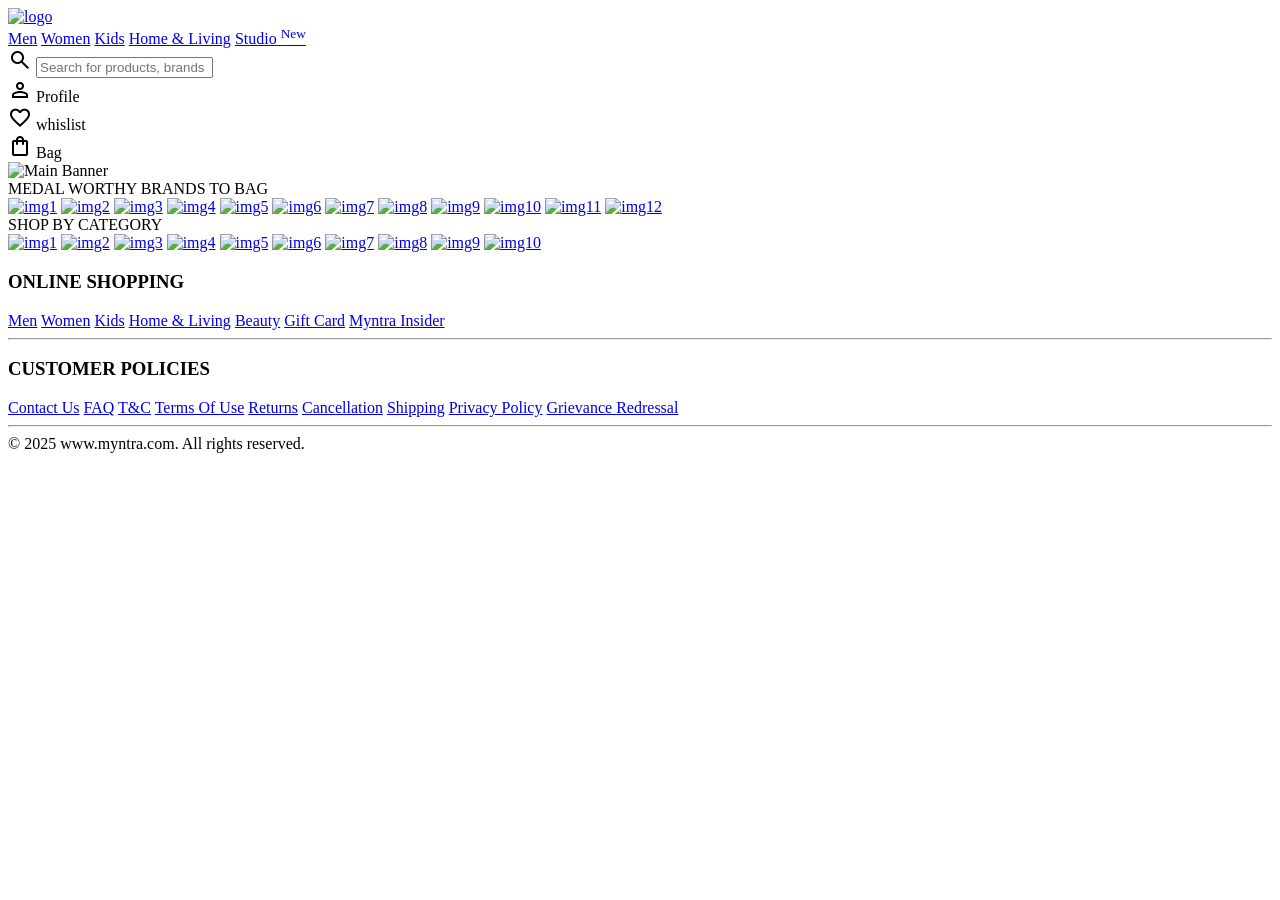
==== index.html @ 314ecbc0 "Rename CODE/myntra.html to index.html" ====
<!DOCTYPE html>
<html lang="en">
<head>
    <meta charset="UTF-8">
    <meta name="viewport" content="width=device-width, initial-scale=1.0">
    <title>MYNTRA CLONE</title>
    <link rel="stylesheet" href="myntra.css">
    <link rel="stylesheet" href="https://fonts.googleapis.com/css2?family=Material+Symbols+Outlined:opsz,wght,FILL,GRAD@20..48,100..700,0..1,-50..200" />
</head>
<body>
    <header>
        <div class="logo_container">
            <a href="#"><img src="/PROJECT MYNTRA CLONE/LOGO/myntra_logo.webp" class="myntra_home" alt="logo"></a>
        </div>
        <nav class="nav_bar">
            <a href="#">Men</a>
            <a href="#">Women</a>
            <a href="#">Kids</a>
            <a href="#">Home & Living</a>
            <a href="#">Studio <sup>New</sup></a>
        </nav>
        <div class="search_bar">
            <span class="material-symbols-outlined search_icon">search</span>
            <input class="search_input" placeholder="Search for products, brands and more" >
        </div>
        <div class="action_bar">
            <div class="action_container">
                <span class="material-symbols-outlined action_icon">person</span>
                <span class="action_name">Profile</span>
            </div>
            <div class="action_container">
                <span class="material-symbols-outlined action_icon">favorite</span>
                <span class="action_name">whislist</span>
            </div>
            <div class="action_container">
                <span class="material-symbols-outlined action_icon">shopping_bag</span>
                <span class="action_name">Bag</span>
            </div>
        </div>
    </header>
    <main>
        <div class="banner_container">
            <img src="/PROJECT MYNTRA CLONE/BANNER/banner.jpg" alt="Main Banner" class="banner_image">
        </div>
        <div class="category_heading">MEDAL WORTHY BRANDS TO BAG</div>
        <div class="category_items">
            <a href="#"><img src="/PROJECT MYNTRA CLONE/OFFERS/1.png" alt="img1" class="sale_item"></a>
            <a href="#"><img src="/PROJECT MYNTRA CLONE/OFFERS/2.png" alt="img2" class="sale_item"></a>
            <a href="#"><img src="/PROJECT MYNTRA CLONE/OFFERS/3.png" alt="img3" class="sale_item"></a>
            <a href="#"><img src="/PROJECT MYNTRA CLONE/OFFERS/4.png" alt="img4" class="sale_item"></a>
            <a href="#"><img src="/PROJECT MYNTRA CLONE/OFFERS/5.png" alt="img5" class="sale_item"></a>
            <a href="#"><img src="/PROJECT MYNTRA CLONE/OFFERS/6.png" alt="img6" class="sale_item"></a>
            <a href="#"><img src="/PROJECT MYNTRA CLONE/OFFERS/7.png" alt="img7" class="sale_item"></a>
            <a href="#"><img src="/PROJECT MYNTRA CLONE/OFFERS/8.png" alt="img8" class="sale_item"></a>
            <a href="#"><img src="/PROJECT MYNTRA CLONE/OFFERS/9.png" alt="img9" class="sale_item"></a>
            <a href="#"><img src="/PROJECT MYNTRA CLONE/OFFERS/10.png" alt="img10" class="sale_item"></a>
            <a href="#"><img src="/PROJECT MYNTRA CLONE/OFFERS/11.png" alt="img11" class="sale_item"></a>
            <a href="#"><img src="/PROJECT MYNTRA CLONE/OFFERS/12.png" alt="img12" class="sale_item"></a>       
        </div>
        <div class="category_heading">SHOP BY CATEGORY</div>
        <div class="category_items">
            <a href="#"><img src="/PROJECT MYNTRA CLONE/CATEGORIES/1.jpg" alt="img1" class="sale_item"></a>
            <a href="#"><img src="/PROJECT MYNTRA CLONE/CATEGORIES/2.jpg" alt="img2" class="sale_item"></a>
            <a href="#"><img src="/PROJECT MYNTRA CLONE/CATEGORIES/3.jpg" alt="img3" class="sale_item"></a>
            <a href="#"><img src="/PROJECT MYNTRA CLONE/CATEGORIES/4.jpg" alt="img4" class="sale_item"></a>
            <a href="#"><img src="/PROJECT MYNTRA CLONE/CATEGORIES/5.jpg" alt="img5" class="sale_item"></a>
            <a href="#"><img src="/PROJECT MYNTRA CLONE/CATEGORIES/6.jpg" alt="img6" class="sale_item"></a>
            <a href="#"><img src="/PROJECT MYNTRA CLONE/CATEGORIES/7.jpg" alt="img7" class="sale_item"></a>
            <a href="#"><img src="/PROJECT MYNTRA CLONE/CATEGORIES/8.jpg" alt="img8" class="sale_item"></a>
            <a href="#"><img src="/PROJECT MYNTRA CLONE/CATEGORIES/9.jpg" alt="img9" class="sale_item"></a>
            <a href="#"><img src="/PROJECT MYNTRA CLONE/CATEGORIES/10.jpg" alt="img10" class="sale_item"></a>

            </div>
    </main>
    <footer>
        <div class="footer_container">
            <div class="footer_column">
                <h3>ONLINE SHOPPING</h3>
                 <a href="#">Men</a>
                <a href="#">Women</a>
                <a href="#">Kids</a>
                <a href="#">Home & Living</a>
                <a href="#">Beauty</a>
                <a href="#">Gift Card</a>
                <a href="#">Myntra Insider</a>
            </div>
            <hr>
            <div class="footer_column">
                <h3>CUSTOMER POLICIES</h3>
                 <a href="#">Contact Us</a>
                <a href="#">FAQ</a>
                <a href="#">T&C</a>
                <a href="#">Terms Of Use</a>
                <a href="#">Returns</a>
                <a href="#">Cancellation</a>
                <a href="#">Shipping</a>
                <a href="#">Privacy Policy</a>
                <a href="#">Grievance Redressal</a>
            </div>
            
        </div>
        <hr>
        <div class="copyright">
            © 2025 www.myntra.com. All rights reserved.
        </div>
    </footer>
</body>
</html>
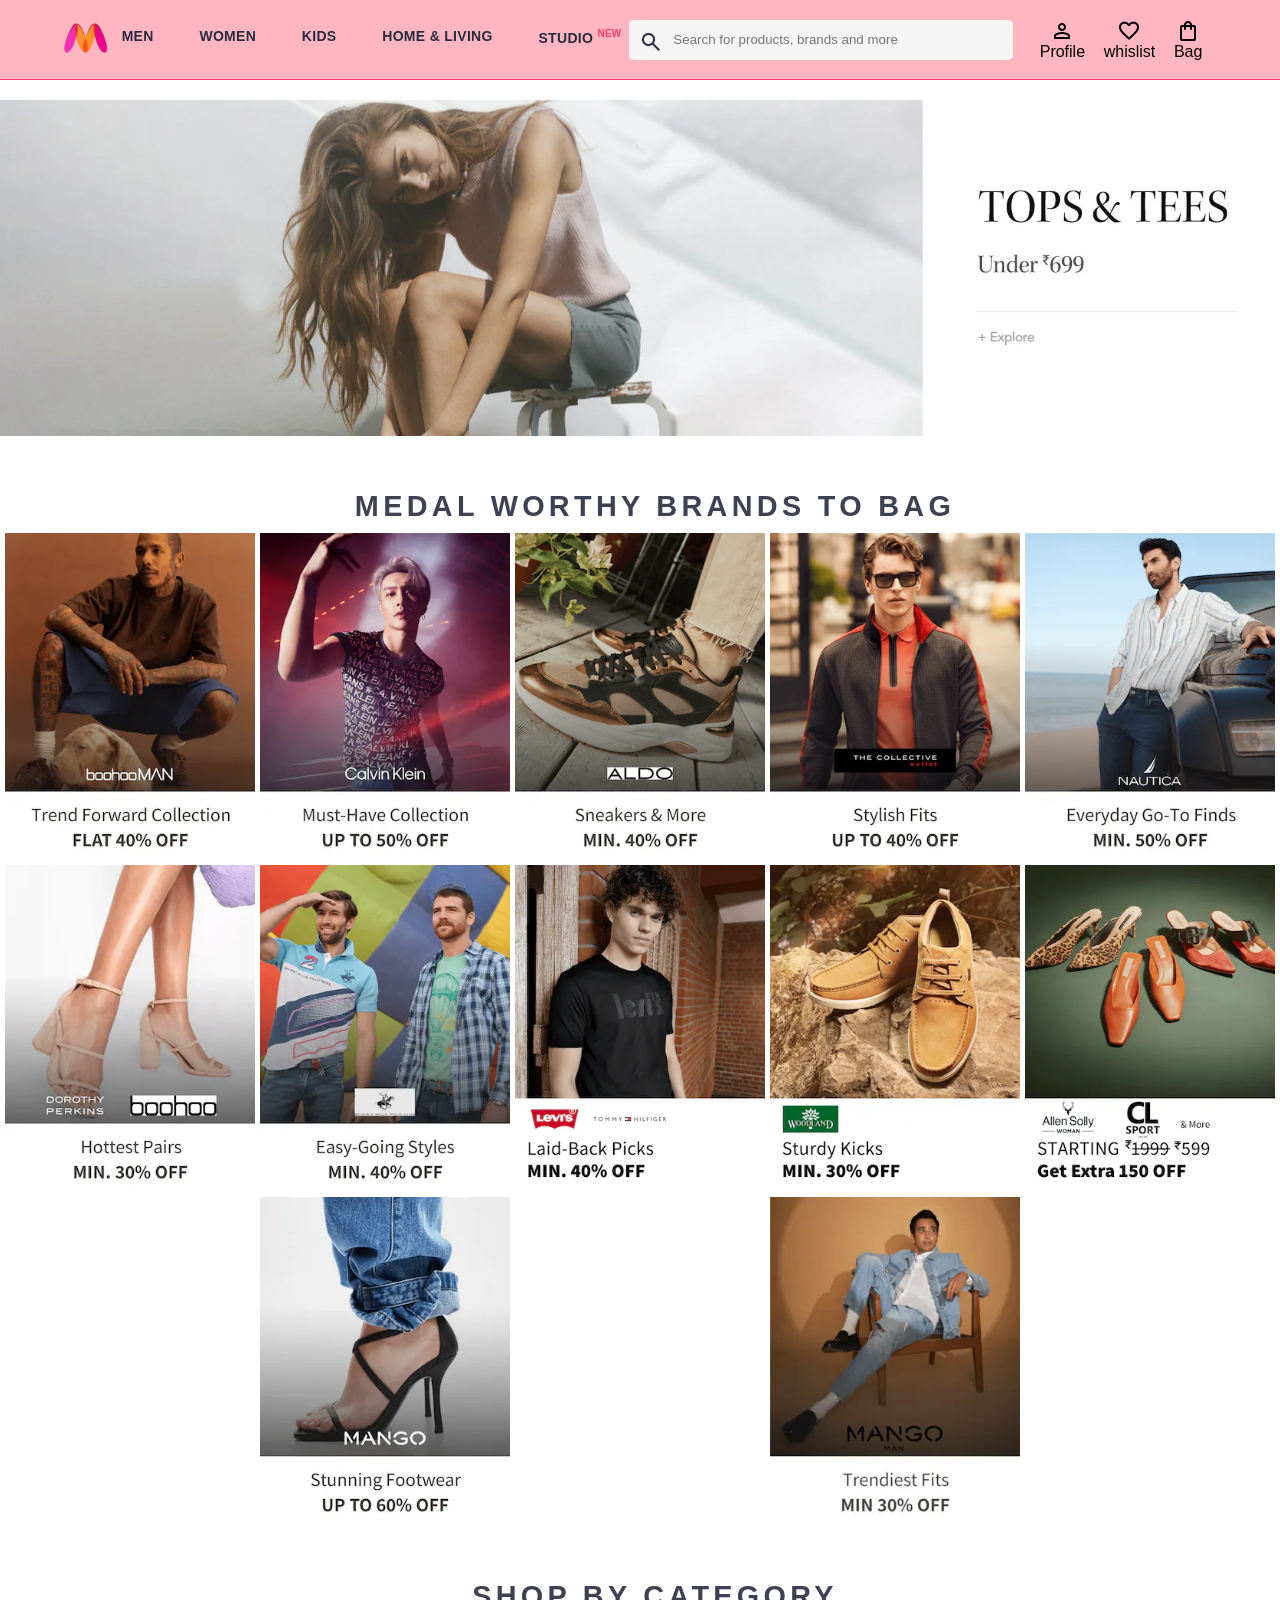
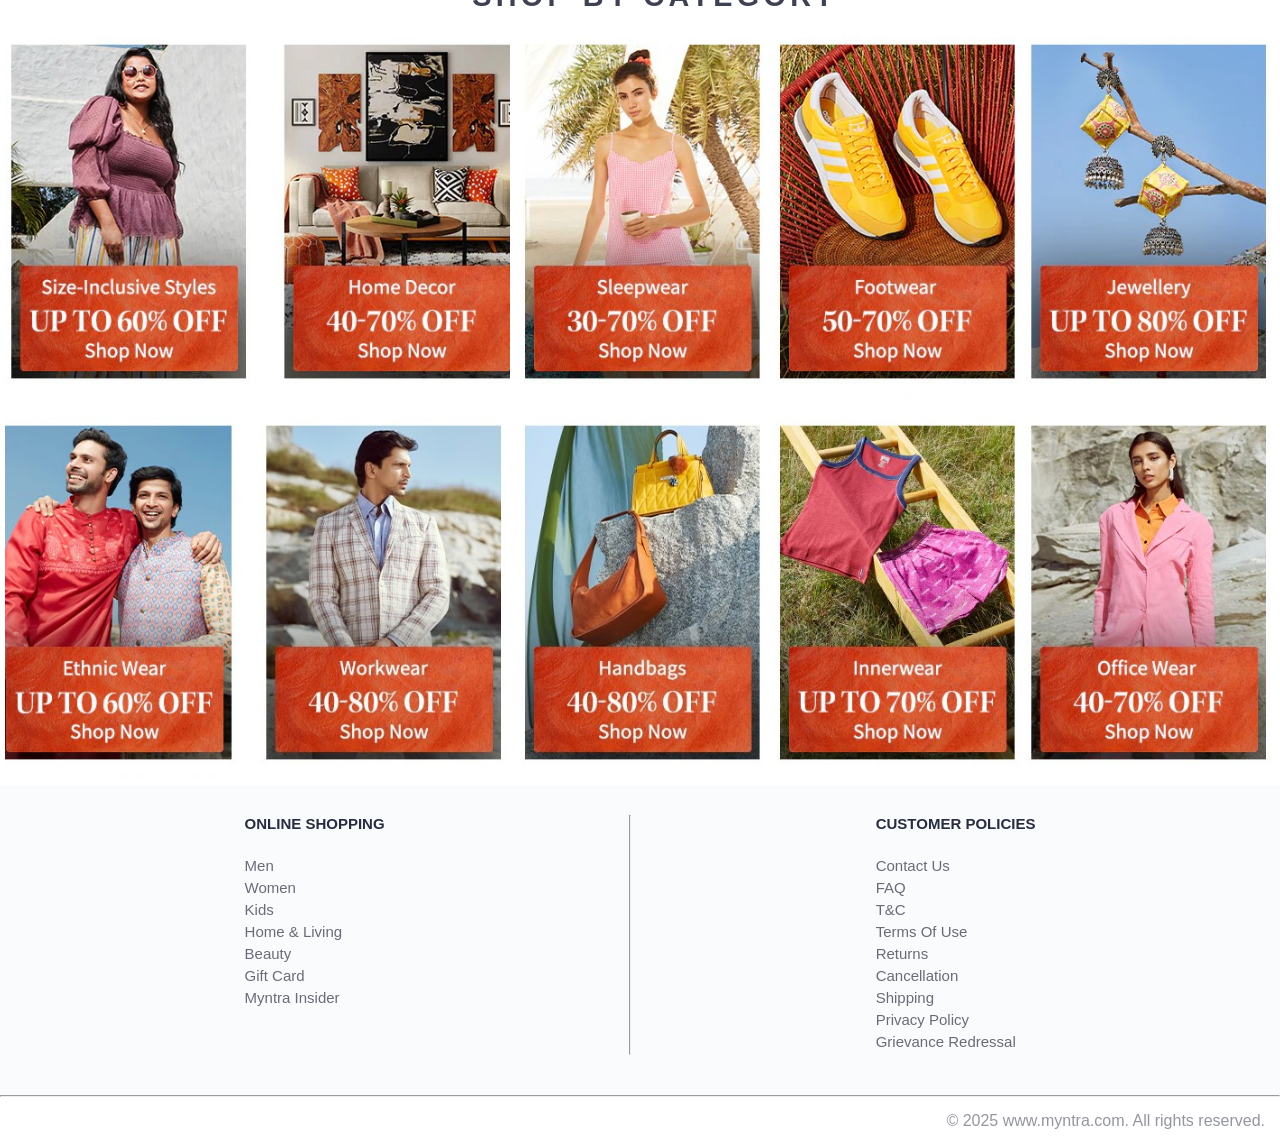
==== commit 8aa3a12a: "Update index.html" ====
--- a/index.html
+++ b/index.html
@@ -10,7 +10,7 @@
 <body>
     <header>
         <div class="logo_container">
-            <a href="#"><img src="/PROJECT MYNTRA CLONE/LOGO/myntra_logo.webp" class="myntra_home" alt="logo"></a>
+            <a href="#"><img src="/LOGO/myntra_logo.webp" class="myntra_home" alt="logo"></a>
         </div>
         <nav class="nav_bar">
             <a href="#">Men</a>
@@ -40,35 +40,35 @@
     </header>
     <main>
         <div class="banner_container">
-            <img src="/PROJECT MYNTRA CLONE/BANNER/banner.jpg" alt="Main Banner" class="banner_image">
+            <img src="/BANNER/banner.jpg" alt="Main Banner" class="banner_image">
         </div>
         <div class="category_heading">MEDAL WORTHY BRANDS TO BAG</div>
         <div class="category_items">
-            <a href="#"><img src="/PROJECT MYNTRA CLONE/OFFERS/1.png" alt="img1" class="sale_item"></a>
-            <a href="#"><img src="/PROJECT MYNTRA CLONE/OFFERS/2.png" alt="img2" class="sale_item"></a>
-            <a href="#"><img src="/PROJECT MYNTRA CLONE/OFFERS/3.png" alt="img3" class="sale_item"></a>
-            <a href="#"><img src="/PROJECT MYNTRA CLONE/OFFERS/4.png" alt="img4" class="sale_item"></a>
-            <a href="#"><img src="/PROJECT MYNTRA CLONE/OFFERS/5.png" alt="img5" class="sale_item"></a>
-            <a href="#"><img src="/PROJECT MYNTRA CLONE/OFFERS/6.png" alt="img6" class="sale_item"></a>
-            <a href="#"><img src="/PROJECT MYNTRA CLONE/OFFERS/7.png" alt="img7" class="sale_item"></a>
-            <a href="#"><img src="/PROJECT MYNTRA CLONE/OFFERS/8.png" alt="img8" class="sale_item"></a>
-            <a href="#"><img src="/PROJECT MYNTRA CLONE/OFFERS/9.png" alt="img9" class="sale_item"></a>
-            <a href="#"><img src="/PROJECT MYNTRA CLONE/OFFERS/10.png" alt="img10" class="sale_item"></a>
-            <a href="#"><img src="/PROJECT MYNTRA CLONE/OFFERS/11.png" alt="img11" class="sale_item"></a>
-            <a href="#"><img src="/PROJECT MYNTRA CLONE/OFFERS/12.png" alt="img12" class="sale_item"></a>       
+            <a href="#"><img src="/OFFERS/1.png" alt="img1" class="sale_item"></a>
+            <a href="#"><img src="/OFFERS/2.png" alt="img2" class="sale_item"></a>
+            <a href="#"><img src="/OFFERS/3.png" alt="img3" class="sale_item"></a>
+            <a href="#"><img src="/OFFERS/4.png" alt="img4" class="sale_item"></a>
+            <a href="#"><img src="/OFFERS/5.png" alt="img5" class="sale_item"></a>
+            <a href="#"><img src="/OFFERS/6.png" alt="img6" class="sale_item"></a>
+            <a href="#"><img src="/OFFERS/7.png" alt="img7" class="sale_item"></a>
+            <a href="#"><img src="/OFFERS/8.png" alt="img8" class="sale_item"></a>
+            <a href="#"><img src="/OFFERS/9.png" alt="img9" class="sale_item"></a>
+            <a href="#"><img src="/OFFERS/10.png" alt="img10" class="sale_item"></a>
+            <a href="#"><img src="/OFFERS/11.png" alt="img11" class="sale_item"></a>
+            <a href="#"><img src="/OFFERS/12.png" alt="img12" class="sale_item"></a>       
         </div>
         <div class="category_heading">SHOP BY CATEGORY</div>
         <div class="category_items">
-            <a href="#"><img src="/PROJECT MYNTRA CLONE/CATEGORIES/1.jpg" alt="img1" class="sale_item"></a>
-            <a href="#"><img src="/PROJECT MYNTRA CLONE/CATEGORIES/2.jpg" alt="img2" class="sale_item"></a>
-            <a href="#"><img src="/PROJECT MYNTRA CLONE/CATEGORIES/3.jpg" alt="img3" class="sale_item"></a>
-            <a href="#"><img src="/PROJECT MYNTRA CLONE/CATEGORIES/4.jpg" alt="img4" class="sale_item"></a>
-            <a href="#"><img src="/PROJECT MYNTRA CLONE/CATEGORIES/5.jpg" alt="img5" class="sale_item"></a>
-            <a href="#"><img src="/PROJECT MYNTRA CLONE/CATEGORIES/6.jpg" alt="img6" class="sale_item"></a>
-            <a href="#"><img src="/PROJECT MYNTRA CLONE/CATEGORIES/7.jpg" alt="img7" class="sale_item"></a>
-            <a href="#"><img src="/PROJECT MYNTRA CLONE/CATEGORIES/8.jpg" alt="img8" class="sale_item"></a>
-            <a href="#"><img src="/PROJECT MYNTRA CLONE/CATEGORIES/9.jpg" alt="img9" class="sale_item"></a>
-            <a href="#"><img src="/PROJECT MYNTRA CLONE/CATEGORIES/10.jpg" alt="img10" class="sale_item"></a>
+            <a href="#"><img src="/CATEGORIES/1.jpg" alt="img1" class="sale_item"></a>
+            <a href="#"><img src="/CATEGORIES/2.jpg" alt="img2" class="sale_item"></a>
+            <a href="#"><img src="/CATEGORIES/3.jpg" alt="img3" class="sale_item"></a>
+            <a href="#"><img src="/CATEGORIES/4.jpg" alt="img4" class="sale_item"></a>
+            <a href="#"><img src="/CATEGORIES/5.jpg" alt="img5" class="sale_item"></a>
+            <a href="#"><img src="/CATEGORIES/6.jpg" alt="img6" class="sale_item"></a>
+            <a href="#"><img src="/CATEGORIES/7.jpg" alt="img7" class="sale_item"></a>
+            <a href="#"><img src="/CATEGORIES/8.jpg" alt="img8" class="sale_item"></a>
+            <a href="#"><img src="/CATEGORIES/9.jpg" alt="img9" class="sale_item"></a>
+            <a href="#"><img src="/CATEGORIES/10.jpg" alt="img10" class="sale_item"></a>
 
             </div>
     </main>
--- a/myntra.css
+++ b/myntra.css
@@ -0,0 +1,141 @@
+*{
+    padding: 0%;
+    margin: 0%;
+    font-family: Assistant,-apple-system,BlinkMacSystemFont,Segoe UI,Roboto,Helvetica,Arial,sans-serif;
+    box-sizing: border-box;
+}
+/* header section */
+header{
+    display: flex;
+    background-color:lightpink;
+    height: 80px;
+    justify-content: space-evenly;
+    align-items: center;
+    border-bottom:1px solid #ff3f6c;
+}
+.myntra_home{
+    height: 40px;
+    width: 55px;
+}
+.logo_container{
+    margin-left: 4%;
+}
+.action_bar{
+    margin-right: 4%;
+    display: flex;
+    min-width: 200px;
+    justify-content: space-evenly;
+}
+.action_container{
+    display: flex;
+    flex-direction: column;
+    align-items: center;
+
+
+}
+.nav_bar{
+    display: flex;
+    min-width: 500px;
+    justify-content: space-between;
+}
+.nav_bar a{
+    font-size: 14px;
+    letter-spacing: .3px;
+    color: #282c3f;
+    font-weight: 700;
+    text-transform: uppercase;
+    text-decoration: none;
+    padding: 27px 0;
+    border-bottom: 5px solid lightpink;
+
+}
+.nav_bar a sup{
+    color: #ff3f6c;
+    font-size: 10px;
+}
+.nav_bar a:hover{
+    border-bottom: 4px solid #ff3f6c;
+}
+.search_bar{
+    height: 40px;
+    min-width: 200px;
+    width: 30%;
+    display: flex;
+    align-items: center;
+
+}
+.search_input{
+    background-color: #f5f5f6;
+    color:#696e79;
+    flex-grow: 1;
+    height: 40px;
+    border: 0;
+    border-radius: 0 5px 5px 0;
+}
+.search_icon{
+    background-color: #f5f5f6;
+    height: 20px;
+    padding: 10px;
+    box-sizing: content-box;
+    font-weight: 300;
+    border-radius: 5px 0 0 5px;
+    color: #282c3f;
+}
+
+/* main section */
+.banner_container{
+    margin: 20px 0;
+}
+.banner_image{
+    width: 100%;
+}
+.category_heading{
+    text-transform: uppercase;
+    color: #3e4152;
+    letter-spacing: .15em;
+    font-size: 1.8em;
+    margin: 50px 0 10px 30px;
+    max-height: 5em;
+    font-weight: 700;
+    text-align: center;
+}
+.category_items{
+    display: flex;
+    flex-wrap: wrap;
+    justify-content: space-evenly;
+}
+.sale_item{
+    width: 250px;
+}
+/* footer section  */
+
+.footer_container{
+    padding: 30px 0px 40px 0px;
+    background: #fafbfc;
+    display: flex;
+    justify-content: space-evenly;
+}
+.footer_column{
+    display: flex;
+    flex-direction: column;
+}
+.footer_column a{
+    color: #696b79;
+    display: block;
+    font-size: 15px;
+    text-decoration: none;
+    padding-bottom: 5px;
+}
+.footer_column h3{
+    text-decoration: none;
+    color: #282c3f;
+    margin-bottom: 25px;
+    font-size: 15px;
+}
+.copyright
+{
+    flex: 1;
+    color: #94969f;
+    text-align: end;
+    padding: 15px;
+}
